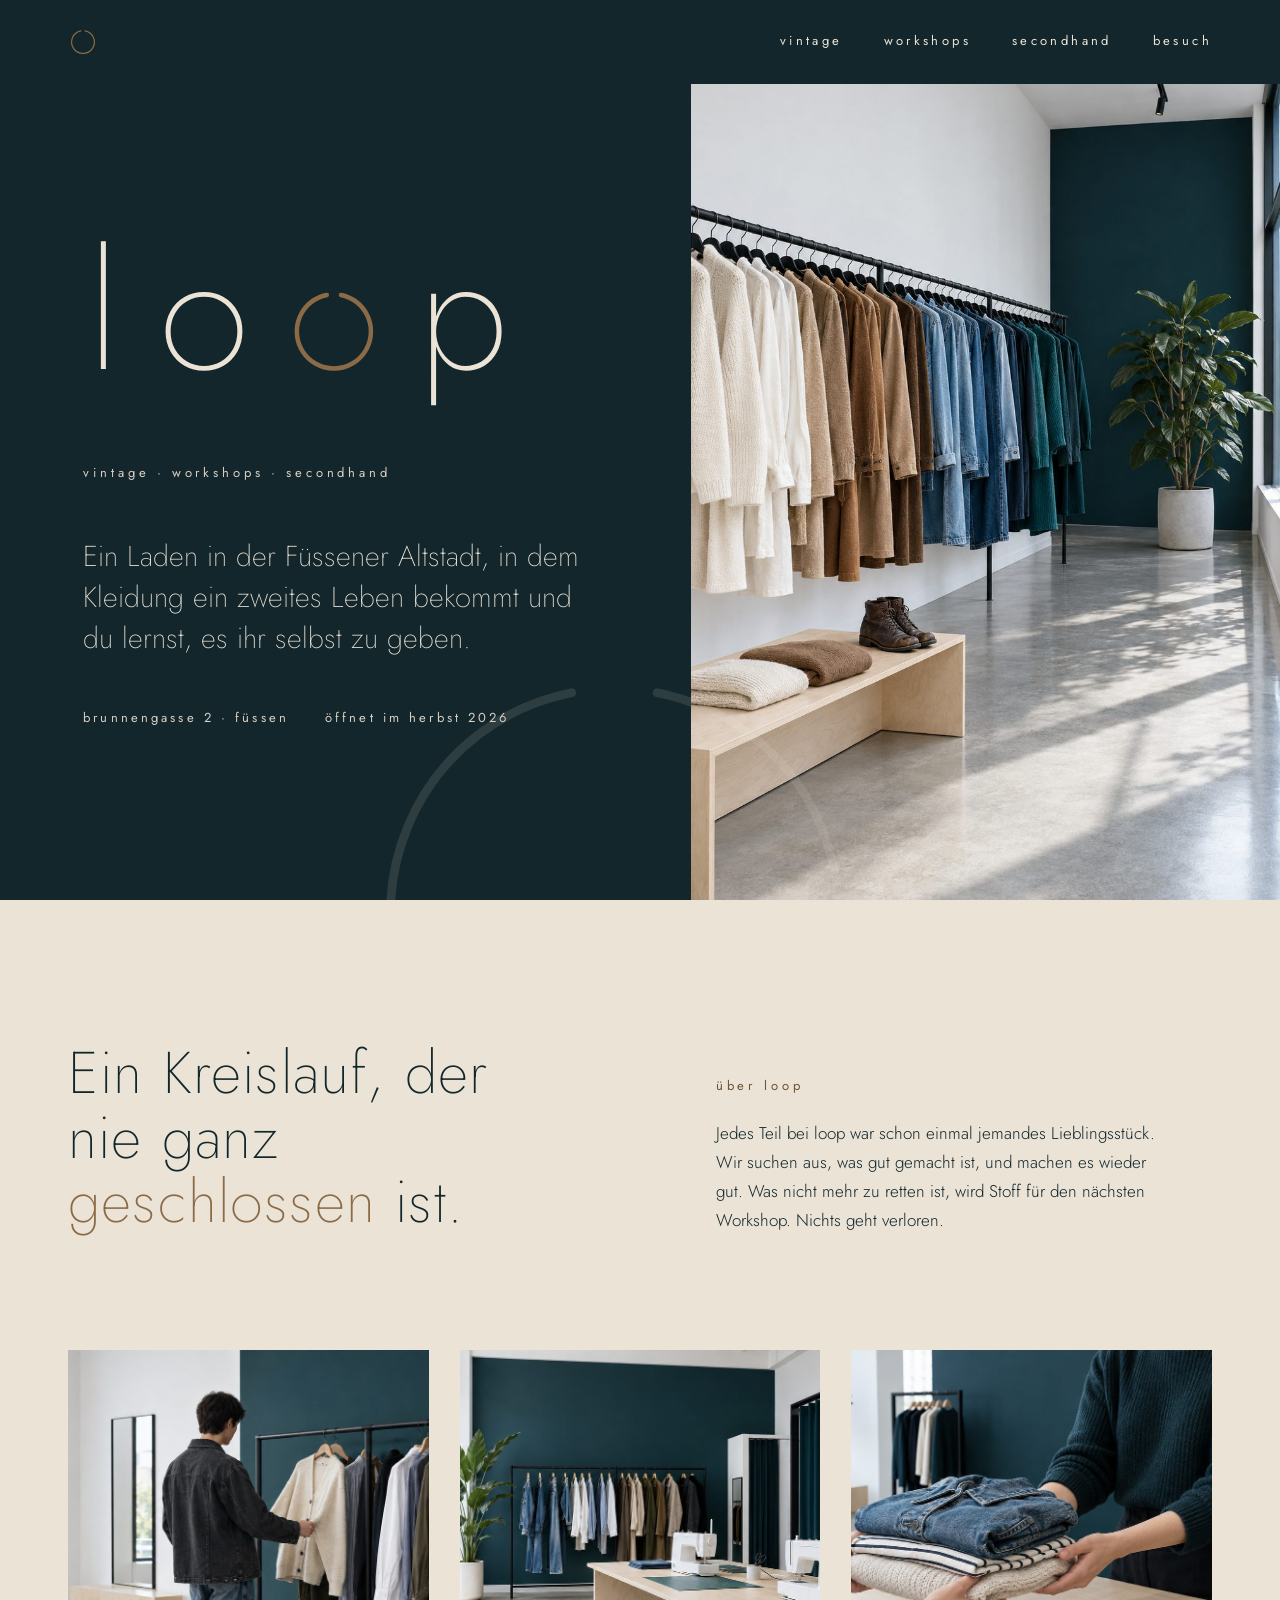
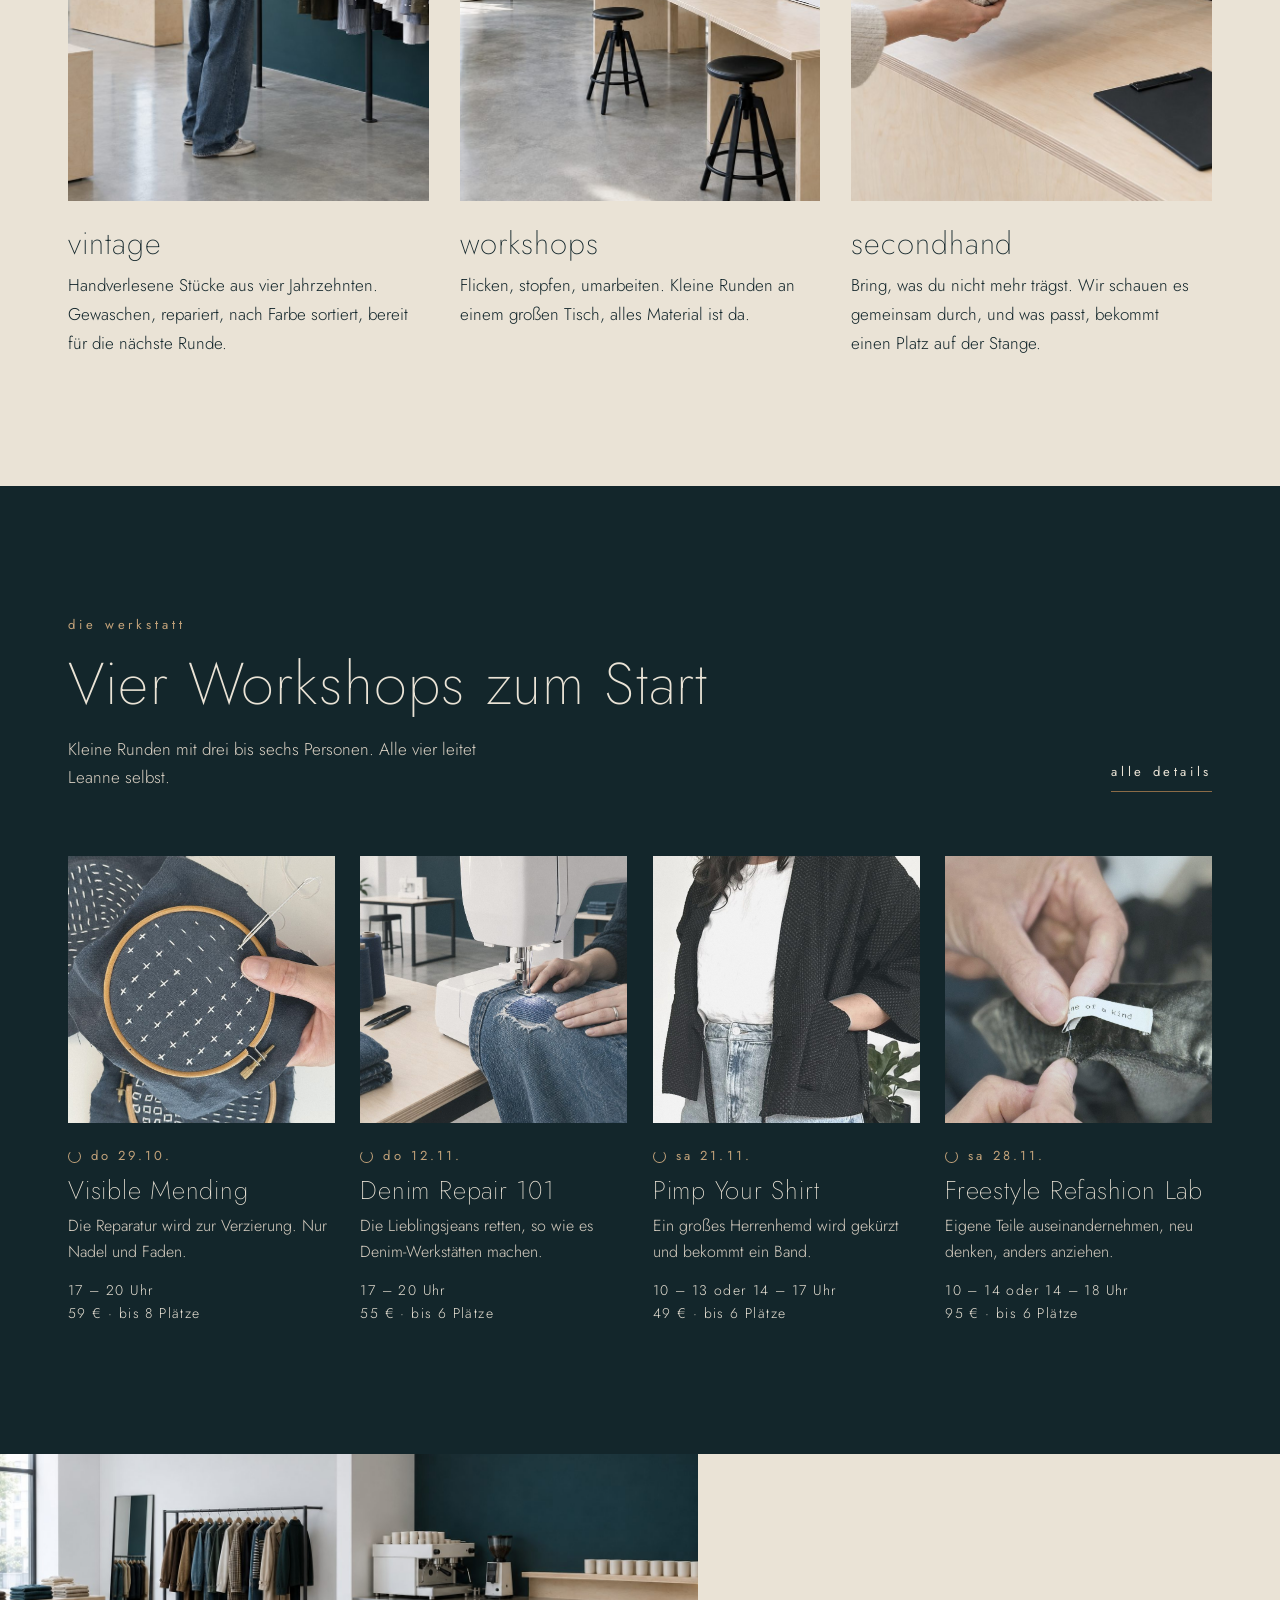
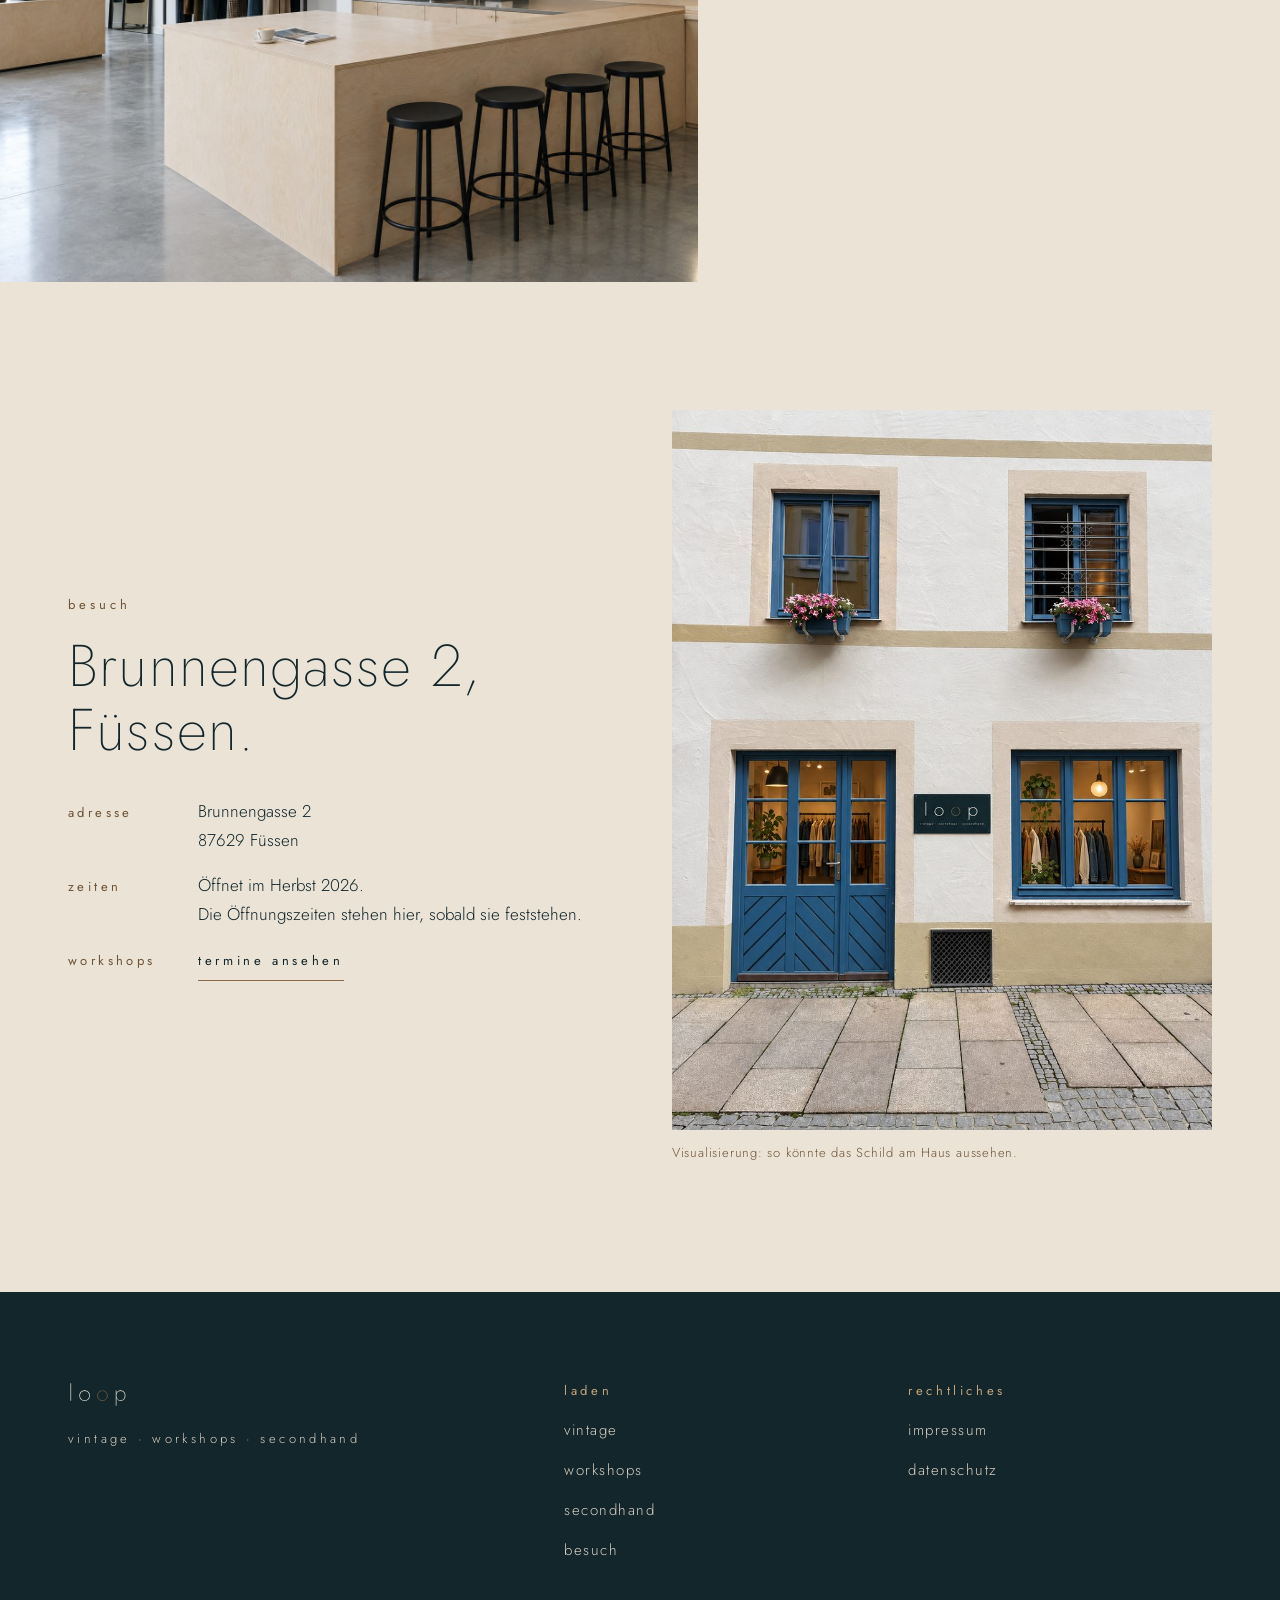
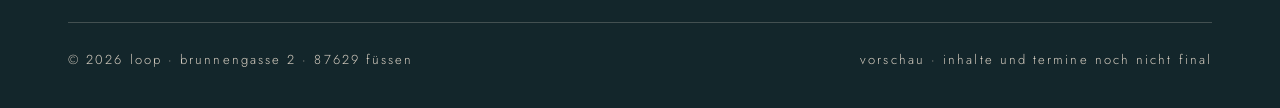
==== index.html @ 9ecd09c9 "First version of the loop website: home, workshops, legal stubs Static pages in brand v2 (midnight t" ====
<!doctype html>
<html lang="de">
<head>
<meta charset="utf-8">
<meta name="viewport" content="width=device-width, initial-scale=1">
<title>loop · vintage · workshops · secondhand · Füssen</title>
<meta name="description" content="loop ist ein Vintage-Laden mit Werkstatt in der Füssener Altstadt: handverlesene Kleidung, Workshops zum Flicken und Umarbeiten, Secondhand-Annahme.">
<meta name="robots" content="noindex, nofollow">
<meta name="theme-color" content="#13262B">
<meta property="og:title" content="loop · vintage · workshops · secondhand · Füssen"><meta property="og:description" content="loop ist ein Vintage-Laden mit Werkstatt in der Füssener Altstadt: handverlesene Kleidung, Workshops zum Flicken und Umarbeiten, Secondhand-Annahme."><meta property="og:type" content="website"><meta property="og:image" content="img/hero.jpg">
<link rel="icon" href="img/favicon.svg" type="image/svg+xml">
<!-- Jost from Bunny Fonts (EU, no tracking) instead of Google Fonts: German courts have ruled against the Google embed without consent -->
<link rel="preconnect" href="https://fonts.bunny.net">
<link href="https://fonts.bunny.net/css?family=jost:200,300,400&display=swap" rel="stylesheet">
<link rel="stylesheet" href="css/style.css">
<script>document.documentElement.classList.add('js')</script>
</head>
<body>
<a class="skip" href="#inhalt">zum inhalt</a>
<header class="nav" id="nav"><div class="wrap">
  <a class="home" href="index.html"><img class="ring" src="img/ring_kraft.svg" alt="loop, zur Startseite" width="30" height="30"></a>
  <nav aria-label="Hauptnavigation"><ul id="menu"><li><a href="index.html#vintage">vintage</a></li><li><a href="workshops.html">workshops</a></li><li><a href="index.html#secondhand">secondhand</a></li><li><a href="index.html#besuch">besuch</a></li></ul></nav>
  <button class="burger" type="button" aria-expanded="false" aria-controls="menu">menü</button>
</div></header>

<main id="inhalt">
<section class="hero">
  <div class="left"><div class="inner">
    <h1><img src="img/wordmark_ivory.svg" alt="loop" width="430" height="205"></h1>
    <div class="eyebrow dots">vintage<span>·</span>workshops<span>·</span>secondhand</div>
    <p class="lead">Ein Laden in der Füssener Altstadt, in dem Kleidung ein zweites Leben bekommt und du lernst, es ihr selbst zu geben.</p>
    <div class="meta"><span>brunnengasse 2 · füssen</span><span>öffnet im herbst 2026</span></div>
  </div>
  <svg class="bigring" viewBox="0 0 200 200" aria-hidden="true"><path d="M114.5,25.4 A76.0,76.0 0 1 1 85.5,25.4" fill="none" stroke="#EAE3D6" stroke-width="3" stroke-linecap="round"/></svg></div>
  <div class="right"><img src="img/hero.jpg" alt="Heller Laden mit einer langen schwarzen Kleiderstange, die Teile nach Farben sortiert, hinten eine dunkelgrüne Wand" width="933" height="1400" fetchpriority="high"></div>
</section>

<section class="state"><div class="wrap"><div class="grid">
  <h2 class="rv">Ein Kreislauf, der nie ganz <em>geschlossen</em> ist.</h2>
  <div class="rv"><span class="eyebrow">über loop</span><p>Jedes Teil bei loop war schon einmal jemandes Lieblingsstück. Wir suchen aus, was gut gemacht ist, und machen es wieder gut. Was nicht mehr zu retten ist, wird Stoff für den nächsten Workshop. Nichts geht verloren.</p></div>
</div></div></section>

<section class="wrap three" aria-label="Was es bei loop gibt">
  <a class="rv" id="vintage" href="#besuch"><figure><img src="img/vintage.jpg" alt="Jemand in schwarzer Arbeitsjacke zieht eine helle Strickjacke von der Kleiderstange" loading="lazy" width="1400" height="933"></figure><h3>vintage</h3><p>Handverlesene Stücke aus vier Jahrzehnten. Gewaschen, repariert, nach Farbe sortiert, bereit für die nächste Runde.</p></a>
  <a class="rv" href="workshops.html"><figure><img src="img/werkstatt.jpg" alt="Werkstattbereich mit langem Birkenholztisch und zwei weißen Nähmaschinen" loading="lazy" width="1400" height="933"></figure><h3>workshops</h3><p>Flicken, stopfen, umarbeiten. Kleine Runden an einem großen Tisch, alles Material ist da.</p></a>
  <a class="rv" id="secondhand" href="#besuch"><figure><img src="img/secondhand.jpg" alt="Ein Stapel gefalteter Kleidung wird über die Theke gereicht" loading="lazy" width="1400" height="933"></figure><h3>secondhand</h3><p>Bring, was du nicht mehr trägst. Wir schauen es gemeinsam durch, und was passt, bekommt einen Platz auf der Stange.</p></a>
</section>

<section class="work on-teal" id="workshops"><div class="wrap">
  <div class="head"><div><span class="eyebrow">die werkstatt</span><h2 style="margin-top:16px">Vier Workshops zum Start</h2><p>Kleine Runden mit drei bis sechs Personen. Alle vier leitet Leanne selbst.</p></div><a class="more" href="workshops.html">alle details</a></div>
  <div class="cards">
    <a class="card rv" href="workshops.html#visible-mending">
      <figure><img src="img/ws_visible.jpg" alt="Hände sticken ein weißes Sashiko-Muster in einen Stickrahmen" loading="lazy" width="800" height="800"></figure>
      <div class="date">do 29.10.</div>
      <h3>Visible Mending</h3><p>Die Reparatur wird zur Verzierung. Nur Nadel und Faden.</p><div class="fact">17 – 20 Uhr<br>59 € · bis 8 Plätze</div>
    </a>
    <a class="card rv" href="workshops.html#denim-repair">
      <figure><img src="img/ws_denim.jpg" alt="Eine weiße Nähmaschine stopft das Knie einer Jeans" loading="lazy" width="800" height="800"></figure>
      <div class="date">do 12.11.</div>
      <h3>Denim Repair 101</h3><p>Die Lieblingsjeans retten, so wie es Denim-Werkstätten machen.</p><div class="fact">17 – 20 Uhr<br>55 € · bis 6 Plätze</div>
    </a>
    <a class="card rv" href="workshops.html#pimp-your-shirt">
      <figure><img src="img/ws_shirt.jpg" alt="Eine kurze schwarze Kimono-Jacke, offen getragen über weißem T-Shirt und Jeans" loading="lazy" width="800" height="800"></figure>
      <div class="date">sa 21.11.</div>
      <h3>Pimp Your Shirt</h3><p>Ein großes Herrenhemd wird gekürzt und bekommt ein Band.</p><div class="fact">10 – 13 oder 14 – 17 Uhr<br>49 € · bis 6 Plätze</div>
    </a>
    <a class="card rv" href="workshops.html#refashion-lab">
      <figure><img src="img/ws_refashion.jpg" alt="Hände nähen ein kleines gewebtes Etikett in ein dunkles Samtteil" loading="lazy" width="800" height="800"></figure>
      <div class="date">sa 28.11.</div>
      <h3>Freestyle Refashion Lab</h3><p>Eigene Teile auseinandernehmen, neu denken, anders anziehen.</p><div class="fact">10 – 14 oder 14 – 18 Uhr<br>95 € · bis 6 Plätze</div>
    </a>
  </div>
</div></section>

<section class="band">
  <figure><img src="img/cafe.jpg" alt="L-förmige Kaffeebar aus hellem Birkenholz mit vier schwarzen Hockern, dahinter eine Kleiderstange" loading="lazy" width="1536" height="1024"></figure>
  <div class="txt rv"><span class="eyebrow">kaffee</span><h2>Bleib noch<br>auf einen Kaffee.</h2><p>Vorne ein Sofa, Bücher und eine kleine Bar. Wer nur vorbeiläuft, bekommt seinen Kaffee durchs Fenster.</p></div>
</section>

<section class="visit wrap" id="besuch">
  <div class="rv"><span class="eyebrow">besuch</span><h2>Brunnengasse 2,<br>Füssen.</h2>
    <dl><dt>adresse</dt><dd>Brunnengasse 2<br>87629 Füssen</dd><dt>zeiten</dt><dd>Öffnet im Herbst 2026.<br>Die Öffnungszeiten stehen hier, sobald sie feststehen.</dd><dt>workshops</dt><dd><a class="more" href="workshops.html" style="padding-top:0;min-height:0">termine ansehen</a></dd></dl></div>
  <figure class="rv"><img src="img/fassade.jpg" alt="Das Haus in der Brunnengasse 2 mit dem kleinen loop-Schild neben der Tür" loading="lazy" width="867" height="1300"><figcaption>Visualisierung: so könnte das Schild am Haus aussehen.</figcaption></figure>
</section>
</main>
<footer><div class="wrap">
  <div class="top">
    <div><img src="img/wordmark_ivory.svg" alt="loop" width="59" height="28"><div class="dots" style="letter-spacing:.26em;font-size:.8125rem">vintage<span>·</span>workshops<span>·</span>secondhand</div></div>
    <div class="col"><div class="h">laden</div><a href="index.html#vintage">vintage</a><a href="workshops.html">workshops</a><a href="index.html#secondhand">secondhand</a><a href="index.html#besuch">besuch</a></div>
    <div class="col"><div class="h">rechtliches</div><a href="impressum.html">impressum</a><a href="datenschutz.html">datenschutz</a></div>
  </div>
  <small><span>© 2026 loop · brunnengasse 2 · 87629 füssen</span><span>vorschau · inhalte und termine noch nicht final</span></small>
</div></footer>
<script src="js/main.js" defer></script>
</body>
</html>
---- css/style.css ----
/* loop · brand v2: midnight teal, kraft, ivory. Jost 200/300/400. The open ring is the one signature. */
:root {
  --teal:#13262B; --kraft:#8B6B47; --ivory:#EAE3D6;
  /* kraft tints for small text: plain kraft is only 3.8:1 on ivory and 3.2:1 on teal */
  --kraft-ink:#6F5436;   /* 5.5:1 on ivory */
  --kraft-lit:#C2A27A;   /* 6.5:1 on teal  */
  --mush:#D8CFC2;        /* 10.2:1 on teal */
  --line:rgba(19,38,43,.18); --line-i:rgba(234,227,214,.22);
  --gut:clamp(20px, 4vw, 48px); --max:1240px;
  --ease:cubic-bezier(.2,.7,.2,1);
}
* { box-sizing:border-box; margin:0; padding:0; }
html { scroll-behavior:smooth; -webkit-text-size-adjust:100%; }
body { font-family:'Jost', system-ui, -apple-system, 'Segoe UI', sans-serif; font-weight:300; font-size:1.0625rem; line-height:1.7; color:var(--teal); background:var(--ivory); -webkit-font-smoothing:antialiased; text-rendering:optimizeLegibility; }
img { display:block; max-width:100%; height:auto; }
a { color:inherit; text-decoration:none; }
a:focus-visible, button:focus-visible { outline:2px solid currentColor; outline-offset:4px; border-radius:2px; }
.wrap { max-width:var(--max); margin:0 auto; padding:0 var(--gut); }
.skip { position:absolute; left:-999px; top:0; background:var(--ivory); color:var(--teal); padding:12px 18px; z-index:100; }
.skip:focus { left:12px; top:12px; }

h1, h2, h3 { font-weight:200; line-height:1.1; letter-spacing:.02em; }
h2 { font-size:clamp(2.1rem, 4.6vw, 3.9rem); }
h3 { font-size:clamp(1.55rem, 2.4vw, 2rem); letter-spacing:.03em; }
.eyebrow { font-size:.8125rem; font-weight:400; letter-spacing:.3em; text-transform:lowercase; color:var(--kraft-ink); display:block; }
.on-teal .eyebrow, .eyebrow.lit { color:var(--kraft-lit); }
.dots span { padding:0 .55em; }
.more { display:inline-block; font-size:.8125rem; font-weight:400; letter-spacing:.28em; text-transform:lowercase; padding:14px 0 8px; border-bottom:1px solid var(--kraft); min-height:44px; transition:border-color .25s var(--ease), letter-spacing .4s var(--ease); }
.more:hover { border-color:currentColor; letter-spacing:.32em; }

/* nav */
.nav { position:relative; z-index:20; color:var(--ivory); background:var(--teal); }
.nav.dark { color:var(--teal); background:none; border-bottom:1px solid var(--line); }
.nav .wrap { display:flex; align-items:center; justify-content:space-between; height:84px; }
.nav .home { display:flex; align-items:center; min-height:44px; min-width:44px; }
.nav .home img { height:24px; width:auto; }
.nav .home .ring { height:30px; }
.nav ul { display:flex; gap:clamp(20px, 3.2vw, 44px); list-style:none; }
.nav li a { display:inline-flex; align-items:center; min-height:44px; font-size:.8125rem; font-weight:400; letter-spacing:.26em; text-transform:lowercase; border-bottom:1px solid transparent; transition:border-color .25s var(--ease); }
.nav li a:hover, .nav li a[aria-current] { border-color:var(--kraft); }
.burger { display:none; background:none; border:0; color:inherit; font:inherit; font-size:.8125rem; font-weight:400; letter-spacing:.26em; min-height:44px; padding:0 0 0 16px; cursor:pointer; }

/* hero */
.hero { display:grid; grid-template-columns:minmax(0, 54fr) minmax(0, 46fr); min-height:min(calc(100svh - 84px), 816px); background:var(--teal); color:var(--ivory); position:relative; overflow:hidden; }
.hero .left { display:flex; align-items:center; padding:72px var(--gut) 110px; position:relative; }
.hero .inner { width:100%; max-width:560px; margin-left:auto; padding-right:clamp(0px, 4vw, 56px); position:relative; z-index:2; }
.hero h1 { font-size:0; line-height:0; }
.hero h1 img { width:min(100%, 430px); margin-bottom:40px; }
.hero .eyebrow { color:var(--mush); }
.hero .lead { font-weight:200; font-size:clamp(1.35rem, 2.3vw, 1.8rem); line-height:1.42; margin-top:52px; max-width:22em; }
.hero .meta { margin-top:48px; display:flex; flex-wrap:wrap; gap:10px 36px; font-size:.8125rem; font-weight:400; letter-spacing:.24em; text-transform:lowercase; color:var(--mush); }
.hero .right { position:relative; min-height:420px; }
.hero .right img { position:absolute; inset:0; width:100%; height:100%; object-fit:cover; }
.hero .bigring { position:absolute; right:-17vw; bottom:-24vw; width:46vw; max-width:720px; opacity:.12; pointer-events:none; z-index:1; }
.hero .bigring path { stroke-dasharray:450; stroke-dashoffset:450; animation:draw 2.4s .3s var(--ease) forwards; }
@keyframes draw { to { stroke-dashoffset:0; } }

/* statement */
.state { padding:clamp(80px, 11vw, 150px) 0 clamp(64px, 9vw, 120px); }
.state .grid { display:grid; grid-template-columns:1.15fr 1fr; gap:clamp(36px, 6vw, 90px); align-items:end; }
.state h2 { max-width:14ch; }
.state h2 em { font-style:normal; color:var(--kraft); }
.state p { max-width:46ch; margin-top:22px; }

/* three words */
.three { display:grid; grid-template-columns:repeat(3, 1fr); gap:clamp(20px, 2.4vw, 32px); padding-bottom:clamp(80px, 10vw, 140px); }
.three a { display:block; }
.three figure { overflow:hidden; aspect-ratio:4/5; background:var(--mush); }
.three img { width:100%; height:100%; object-fit:cover; transition:transform 1.1s var(--ease); }
.three a:hover img { transform:scale(1.035); }
.three h3 { margin-top:26px; }
.three p { margin-top:10px; max-width:34ch; }

/* workshops */
.work { background:var(--teal); color:var(--ivory); padding:clamp(80px, 10vw, 140px) 0; }
.work .head { display:flex; justify-content:space-between; align-items:flex-end; gap:24px; flex-wrap:wrap; margin-bottom:clamp(36px, 5vw, 64px); }
.work .head p { color:var(--mush); max-width:44ch; margin-top:18px; }
.cards { display:grid; grid-template-columns:repeat(4, 1fr); gap:clamp(16px, 2vw, 28px); }
.card figure { aspect-ratio:1/1; overflow:hidden; background:#0d1c20; }
.card img { width:100%; height:100%; object-fit:cover; transition:transform 1.1s var(--ease); }
.card:hover img { transform:scale(1.035); }
.card .date { margin-top:22px; font-size:.8125rem; font-weight:400; letter-spacing:.24em; text-transform:lowercase; color:var(--kraft-lit); display:flex; align-items:center; gap:10px; }
.card .date::before { content:""; width:11px; height:11px; border:1.5px solid var(--kraft-lit); border-radius:50%; border-top-color:transparent; transform:rotate(0deg); flex:none; }
.card h3 { margin-top:10px; font-size:1.6rem; }
.card p { color:var(--mush); font-size:1rem; line-height:1.6; margin-top:8px; }
.card .fact { margin-top:14px; font-size:.875rem; letter-spacing:.1em; line-height:1.7; color:var(--ivory); }

/* band: the café */
.band { display:grid; grid-template-columns:1.2fr 1fr; align-items:stretch; }
.band figure { min-height:420px; position:relative; }
.band figure img { position:absolute; inset:0; width:100%; height:100%; object-fit:cover; }
.band .txt { padding:clamp(56px, 8vw, 120px) var(--gut); display:flex; flex-direction:column; justify-content:center; border-top:1px solid var(--line); border-bottom:1px solid var(--line); }
.band .txt > * { max-width:40ch; margin-left:clamp(0px, 3vw, 48px); }
.band h2 { font-size:clamp(2rem, 3.6vw, 3.1rem); margin:18px 0 22px; }

/* visit */
.visit { display:grid; grid-template-columns:1fr 1.05fr; gap:clamp(40px, 7vw, 110px); align-items:center; padding-top:clamp(80px, 10vw, 140px); padding-bottom:clamp(80px, 10vw, 140px); }
.visit h2 { margin:18px 0 34px; }
.visit dl { display:grid; grid-template-columns:130px 1fr; row-gap:16px; }
.visit dt { font-size:.8125rem; font-weight:400; letter-spacing:.26em; text-transform:lowercase; color:var(--kraft-ink); padding-top:5px; }
.visit figure img { width:100%; aspect-ratio:3/4; object-fit:cover; }
.visit figcaption, .note { font-size:.8125rem; letter-spacing:.06em; color:var(--kraft-ink); margin-top:12px; }

/* workshops page */
.pagehead { padding:clamp(56px, 8vw, 110px) 0 clamp(40px, 5vw, 70px); }
.pagehead h1 { font-size:clamp(2.6rem, 6vw, 5rem); margin-top:18px; max-width:13ch; }
.pagehead p { max-width:50ch; margin-top:26px; }
.ws { display:grid; grid-template-columns:1fr 1fr; gap:clamp(28px, 5vw, 80px); align-items:center; padding:clamp(48px, 7vw, 96px) 0; border-top:1px solid var(--line); scroll-margin-top:24px; }
.ws:nth-of-type(even) figure { order:2; }
.ws figure img { width:100%; aspect-ratio:5/4; object-fit:cover; }
.ws h2 { font-size:clamp(2rem, 3.6vw, 3.1rem); margin:14px 0 6px; }
.ws .sub { color:var(--kraft-ink); letter-spacing:.06em; }
.ws p { margin-top:18px; max-width:48ch; }
.ws dl { display:grid; grid-template-columns:130px 1fr; row-gap:10px; margin-top:28px; padding-top:24px; border-top:1px solid var(--line); font-size:1rem; }
.ws dt { font-size:.8125rem; font-weight:400; letter-spacing:.24em; text-transform:lowercase; color:var(--kraft-ink); padding-top:4px; }
.signup { background:var(--teal); color:var(--ivory); padding:clamp(64px, 8vw, 110px) 0; }
.signup h2 { max-width:16ch; }
.signup p { color:var(--mush); max-width:48ch; margin-top:22px; }

/* plain text pages */
.plain { padding:clamp(56px, 8vw, 110px) 0 clamp(80px, 10vw, 140px); }
.plain h1 { font-size:clamp(2.4rem, 5vw, 4rem); margin:18px 0 30px; }
.plain p { max-width:60ch; margin-top:16px; }

/* footer */
footer { background:var(--teal); color:var(--mush); padding:clamp(56px, 7vw, 88px) 0 36px; }
footer .top { display:grid; grid-template-columns:1.5fr 1fr 1fr; gap:40px; padding-bottom:52px; border-bottom:1px solid var(--line-i); }
footer .top img { height:28px; width:auto; margin-bottom:20px; }
footer .h { font-size:.8125rem; font-weight:400; letter-spacing:.28em; text-transform:lowercase; color:var(--kraft-lit); margin-bottom:8px; }
footer .col a { display:flex; align-items:center; min-height:40px; font-size:.9375rem; letter-spacing:.1em; text-transform:lowercase; }
footer .col a:hover { color:var(--ivory); }
footer small { display:flex; justify-content:space-between; flex-wrap:wrap; gap:8px 24px; padding-top:26px; font-size:.8125rem; letter-spacing:.16em; text-transform:lowercase; }

/* reveal on scroll: only when motion is welcome and JS is running */
.js .rv { opacity:0; transform:translateY(18px); transition:opacity .9s var(--ease), transform .9s var(--ease); }
.js .rv.in { opacity:1; transform:none; }

@media (max-width:980px) {
  .cards { grid-template-columns:1fr 1fr; row-gap:44px; }
}
@media (max-width:860px) {
  .nav .wrap { height:68px; }
  .burger { display:inline-flex; align-items:center; }
  .nav ul { display:none; position:absolute; top:68px; left:0; right:0; flex-direction:column; gap:0; background:var(--teal); color:var(--ivory); padding:8px var(--gut) 24px; border-bottom:1px solid var(--line-i); }
  .nav.open ul { display:flex; }
  .nav li a { min-height:52px; width:100%; border-bottom:1px solid var(--line-i); }
  .hero { grid-template-columns:1fr; min-height:0; }
  .hero .left { padding:44px var(--gut) 60px; } .hero .inner { margin:0; padding:0; }
  .hero h1 img { width:min(78%, 300px); margin-bottom:30px; }
  .hero .lead { margin-top:36px; } .hero .meta { margin-top:34px; }
  .hero .right { aspect-ratio:4/5; min-height:0; } .hero .bigring { display:none; }
  .state .grid, .band, .visit, .ws { grid-template-columns:1fr; }
  .three { grid-template-columns:1fr; gap:48px; } .three figure { aspect-ratio:4/3; }
  .band figure { min-height:0; aspect-ratio:4/3; } .band .txt > * { margin-left:0; }
  .ws:nth-of-type(even) figure { order:0; }
  footer .top { grid-template-columns:1fr 1fr; } footer .top > div:first-child { grid-column:1/-1; }
}
@media (max-width:520px) {
  .cards { grid-template-columns:1fr; }
  .visit dl, .ws dl { grid-template-columns:1fr; row-gap:2px; } .visit dd, .ws dd { margin-bottom:12px; }
}
@media (prefers-reduced-motion:reduce) {
  html { scroll-behavior:auto; }
  .hero .bigring path { animation:none; stroke-dashoffset:0; }
  .js .rv { opacity:1; transform:none; transition:none; }
  .three img, .card img, .more { transition:none; }
  .three a:hover img, .card:hover img { transform:none; }
}
@media (prefers-contrast:more) {
  :root { --kraft-ink:#4E3A24; --kraft-lit:#E0C8A6; --mush:#EAE3D6; --line:rgba(19,38,43,.5); --line-i:rgba(234,227,214,.55); }
}
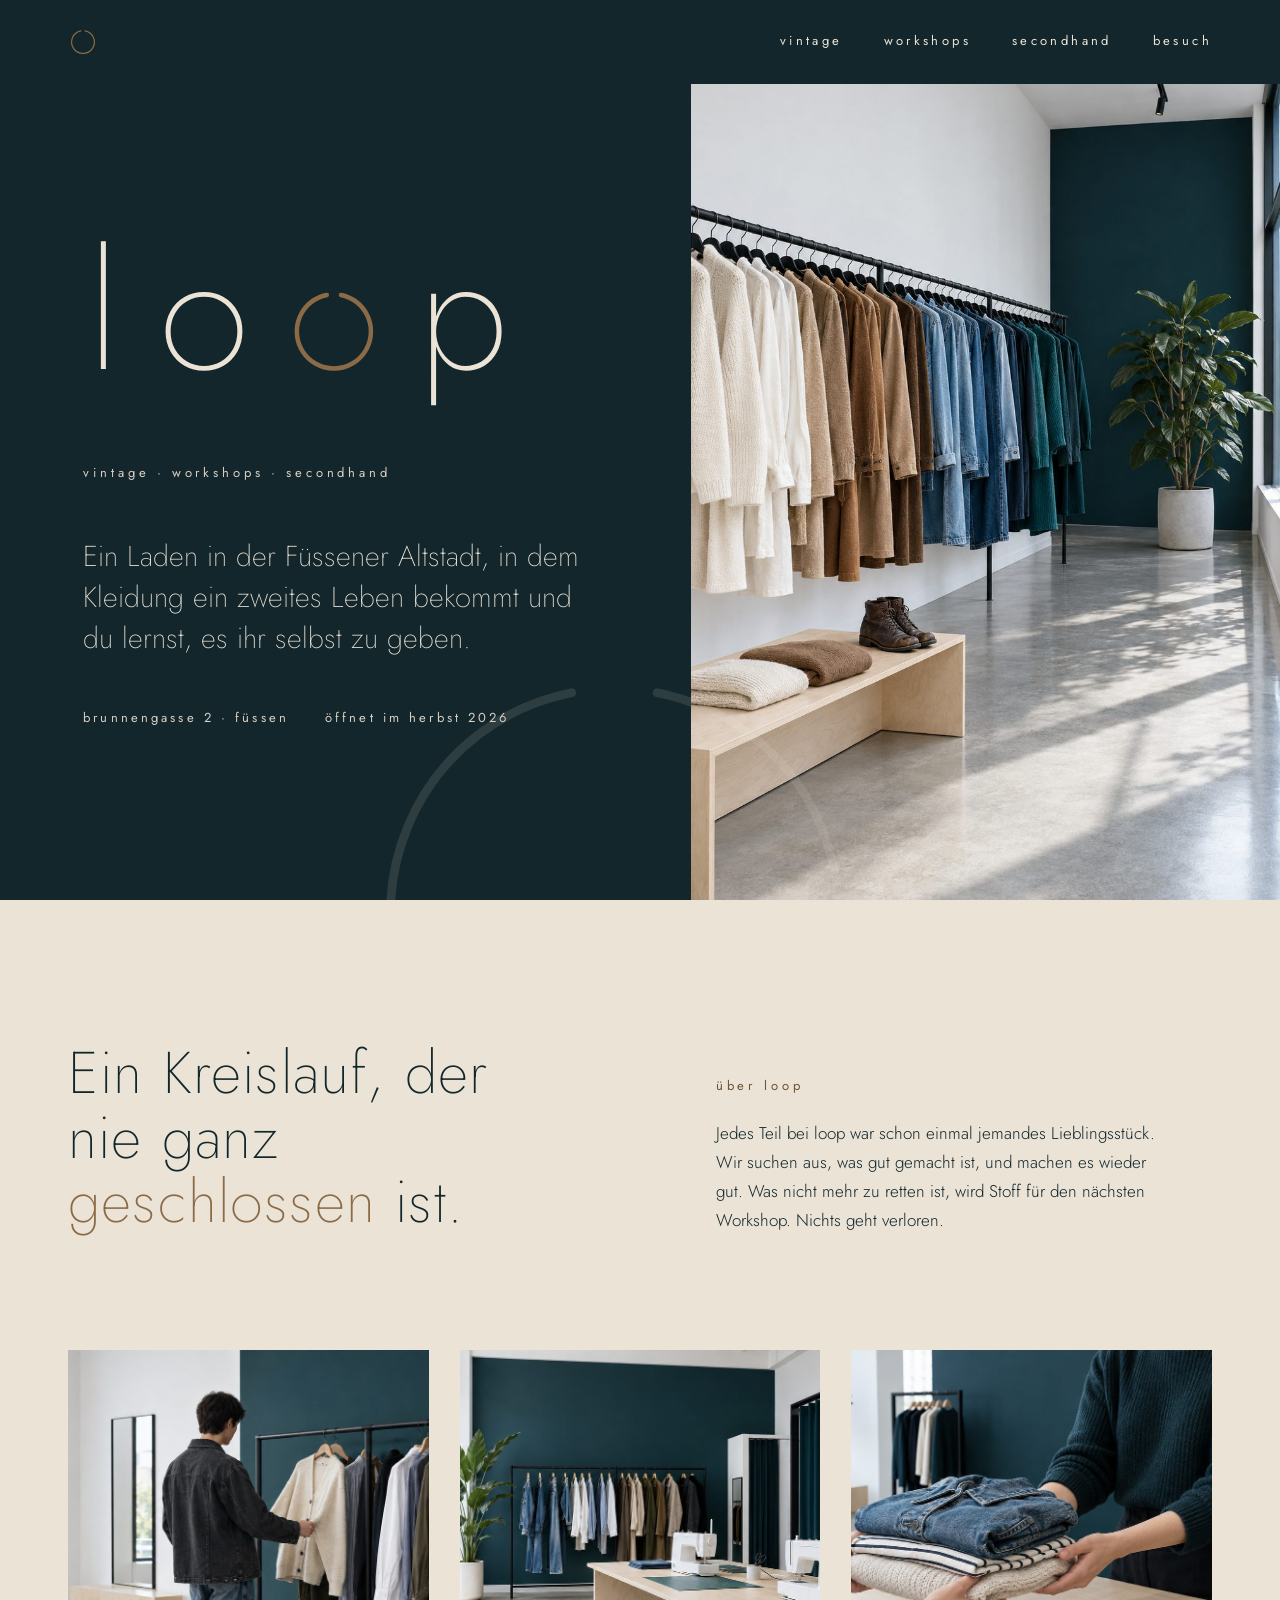
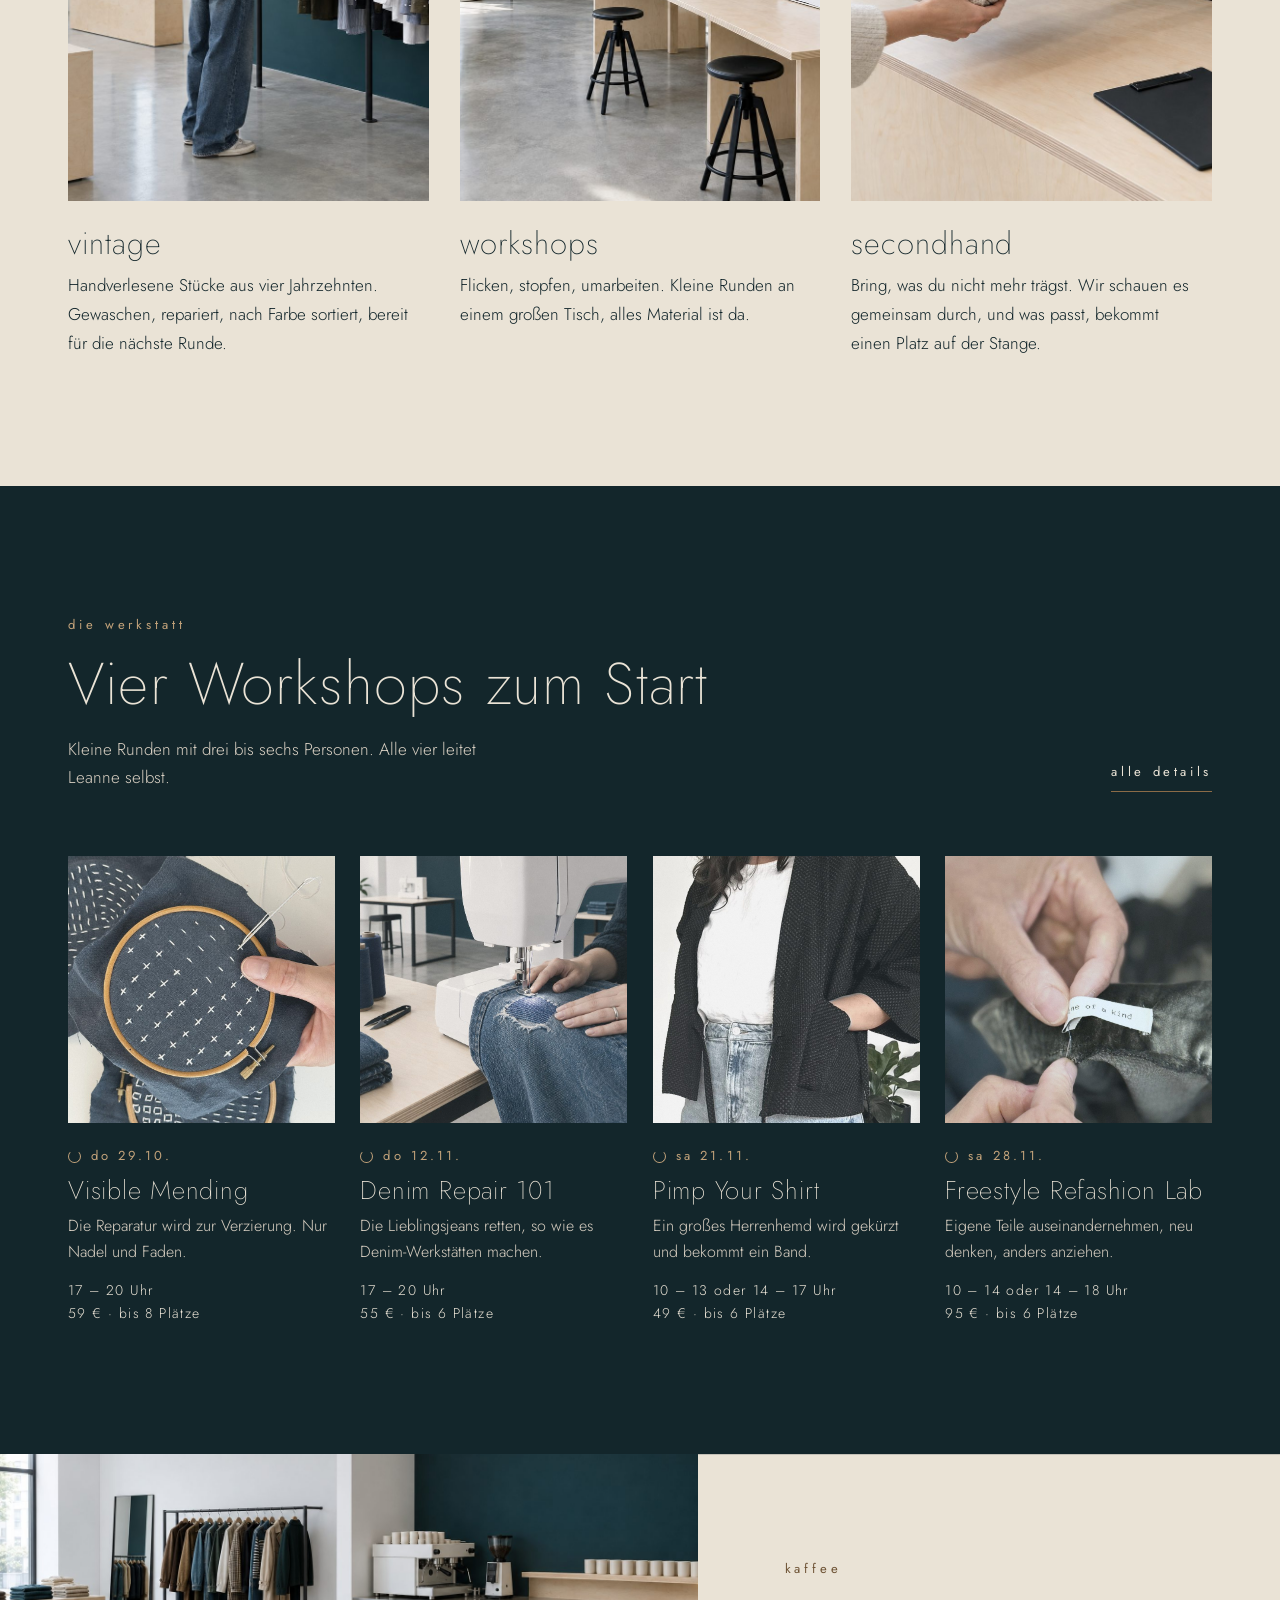
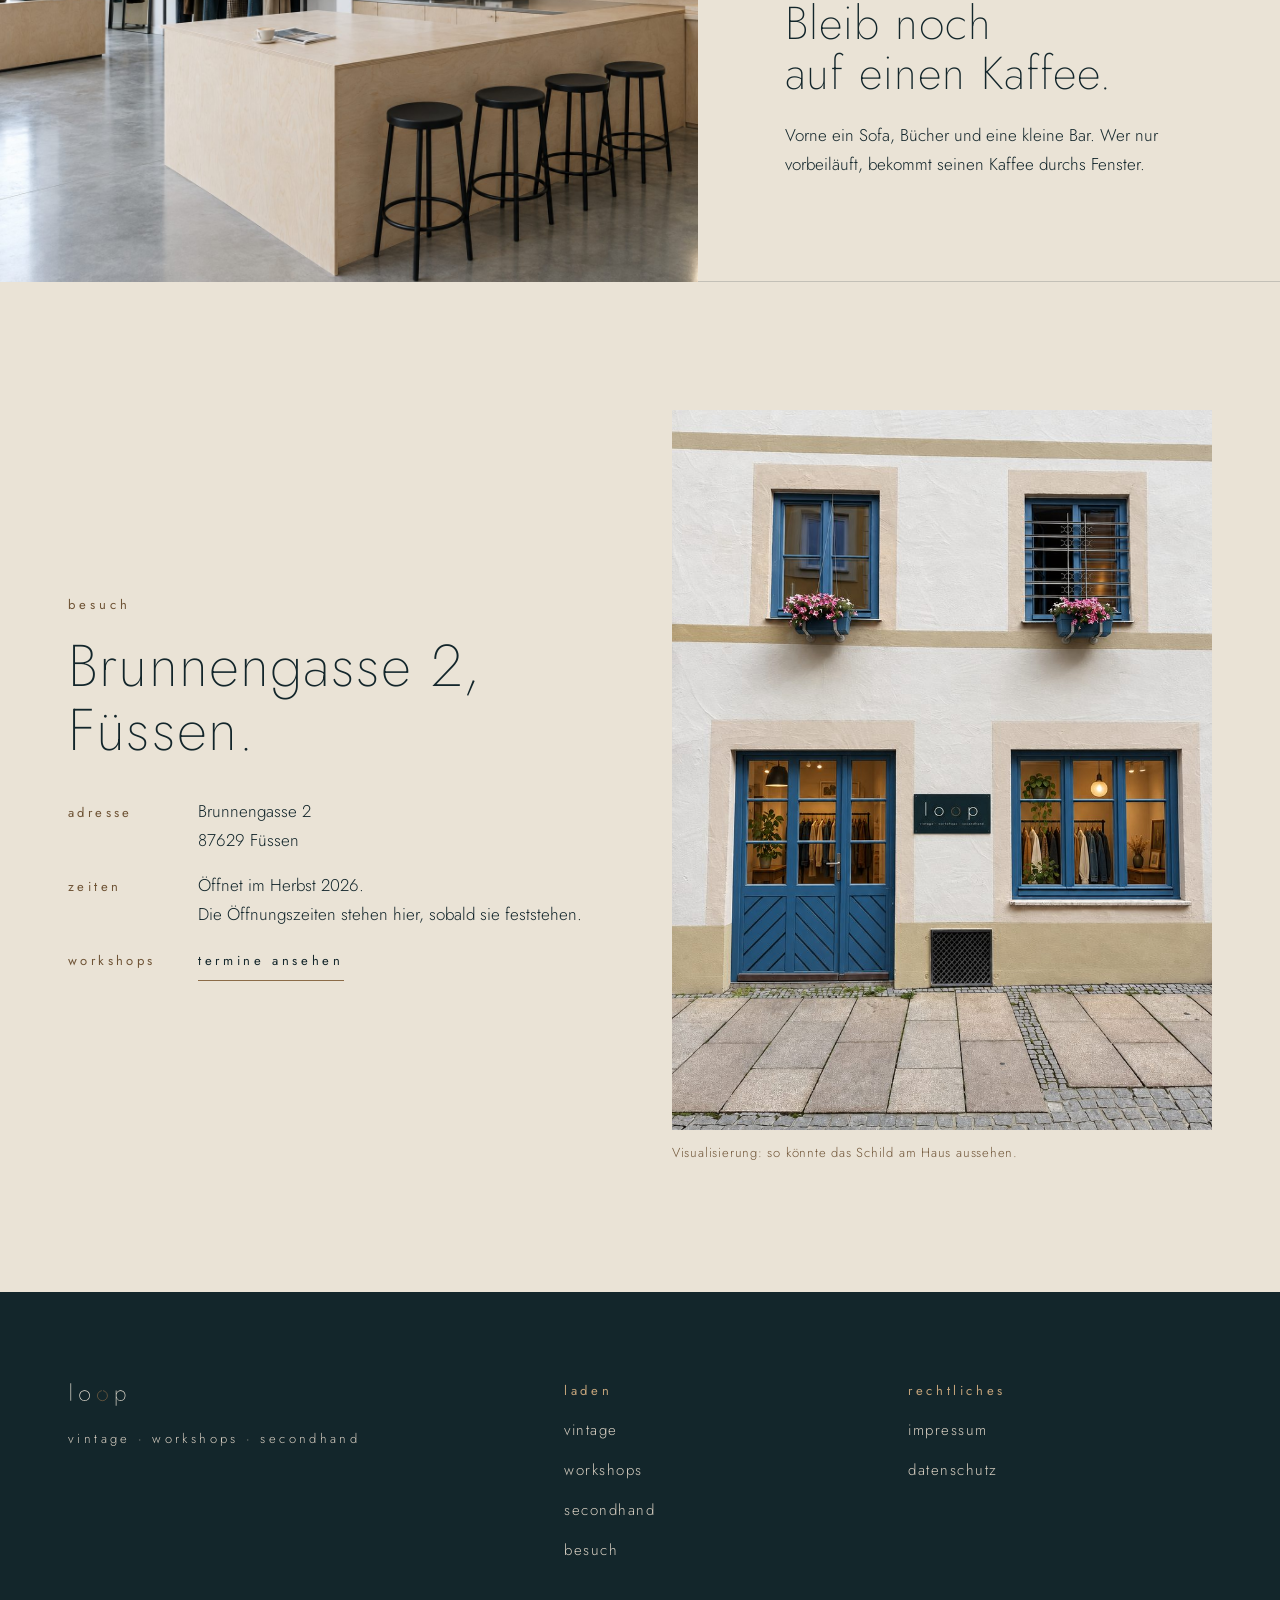
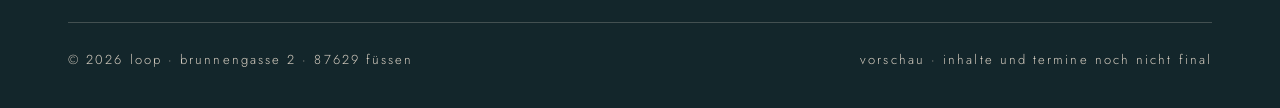
==== commit c295f4b2: "Home: tiles for vintage and secondhand are no longer links, no focus box after a tap on touch screen" ====
--- a/index.html
+++ b/index.html
@@ -41,9 +41,9 @@
 </div></div></section>
 
 <section class="wrap three" aria-label="Was es bei loop gibt">
-  <a class="rv" id="vintage" href="#besuch"><figure><img src="img/vintage.jpg" alt="Jemand in schwarzer Arbeitsjacke zieht eine helle Strickjacke von der Kleiderstange" loading="lazy" width="1400" height="933"></figure><h3>vintage</h3><p>Handverlesene Stücke aus vier Jahrzehnten. Gewaschen, repariert, nach Farbe sortiert, bereit für die nächste Runde.</p></a>
+  <div class="rv" id="vintage"><figure><img src="img/vintage.jpg" alt="Jemand in schwarzer Arbeitsjacke zieht eine helle Strickjacke von der Kleiderstange" loading="lazy" width="1400" height="933"></figure><h3>vintage</h3><p>Handverlesene Stücke aus vier Jahrzehnten. Gewaschen, repariert, nach Farbe sortiert, bereit für die nächste Runde.</p></div>
   <a class="rv" href="workshops.html"><figure><img src="img/werkstatt.jpg" alt="Werkstattbereich mit langem Birkenholztisch und zwei weißen Nähmaschinen" loading="lazy" width="1400" height="933"></figure><h3>workshops</h3><p>Flicken, stopfen, umarbeiten. Kleine Runden an einem großen Tisch, alles Material ist da.</p></a>
-  <a class="rv" id="secondhand" href="#besuch"><figure><img src="img/secondhand.jpg" alt="Ein Stapel gefalteter Kleidung wird über die Theke gereicht" loading="lazy" width="1400" height="933"></figure><h3>secondhand</h3><p>Bring, was du nicht mehr trägst. Wir schauen es gemeinsam durch, und was passt, bekommt einen Platz auf der Stange.</p></a>
+  <div class="rv" id="secondhand"><figure><img src="img/secondhand.jpg" alt="Ein Stapel gefalteter Kleidung wird über die Theke gereicht" loading="lazy" width="1400" height="933"></figure><h3>secondhand</h3><p>Bring, was du nicht mehr trägst. Wir schauen es gemeinsam durch, und was passt, bekommt einen Platz auf der Stange.</p></div>
 </section>
 
 <section class="work on-teal" id="workshops"><div class="wrap">
--- a/css/style.css
+++ b/css/style.css
@@ -13,8 +13,9 @@
 html { scroll-behavior:smooth; -webkit-text-size-adjust:100%; }
 body { font-family:'Jost', system-ui, -apple-system, 'Segoe UI', sans-serif; font-weight:300; font-size:1.0625rem; line-height:1.7; color:var(--teal); background:var(--ivory); -webkit-font-smoothing:antialiased; text-rendering:optimizeLegibility; }
 img { display:block; max-width:100%; height:auto; }
-a { color:inherit; text-decoration:none; }
-a:focus-visible, button:focus-visible { outline:2px solid currentColor; outline-offset:4px; border-radius:2px; }
+a { color:inherit; text-decoration:none; -webkit-tap-highlight-color:transparent; }
+a:focus-visible, button:focus-visible { outline:1.5px solid var(--kraft); outline-offset:4px; border-radius:2px; }
+@media (hover:none) { a:focus-visible { outline:none; } }   /* touch screens: no focus box after a tap, keyboards keep it */
 .wrap { max-width:var(--max); margin:0 auto; padding:0 var(--gut); }
 .skip { position:absolute; left:-999px; top:0; background:var(--ivory); color:var(--teal); padding:12px 18px; z-index:100; }
 .skip:focus { left:12px; top:12px; }
@@ -65,6 +66,7 @@
 /* three words */
 .three { display:grid; grid-template-columns:repeat(3, 1fr); gap:clamp(20px, 2.4vw, 32px); padding-bottom:clamp(80px, 10vw, 140px); }
 .three a { display:block; }
+.three > * { scroll-margin-top:24px; }
 .three figure { overflow:hidden; aspect-ratio:4/5; background:var(--mush); }
 .three img { width:100%; height:100%; object-fit:cover; transition:transform 1.1s var(--ease); }
 .three a:hover img { transform:scale(1.035); }
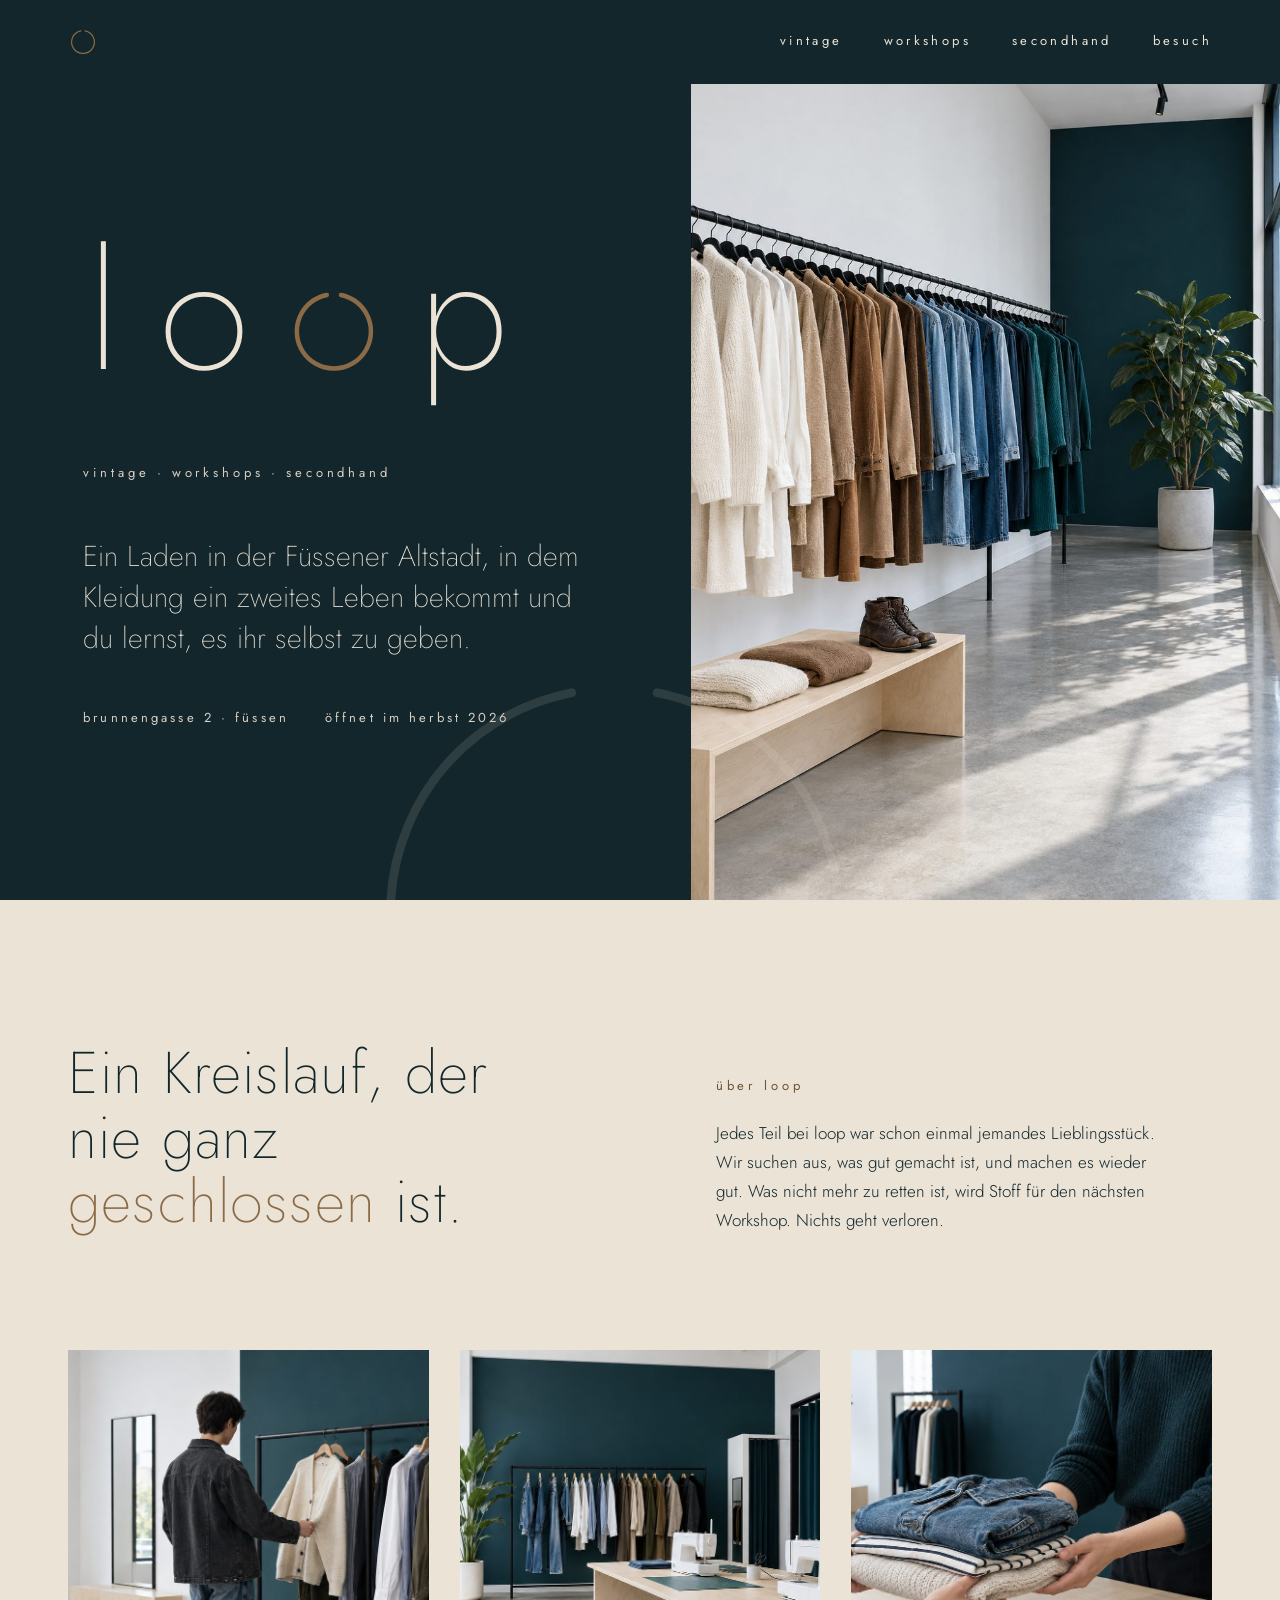
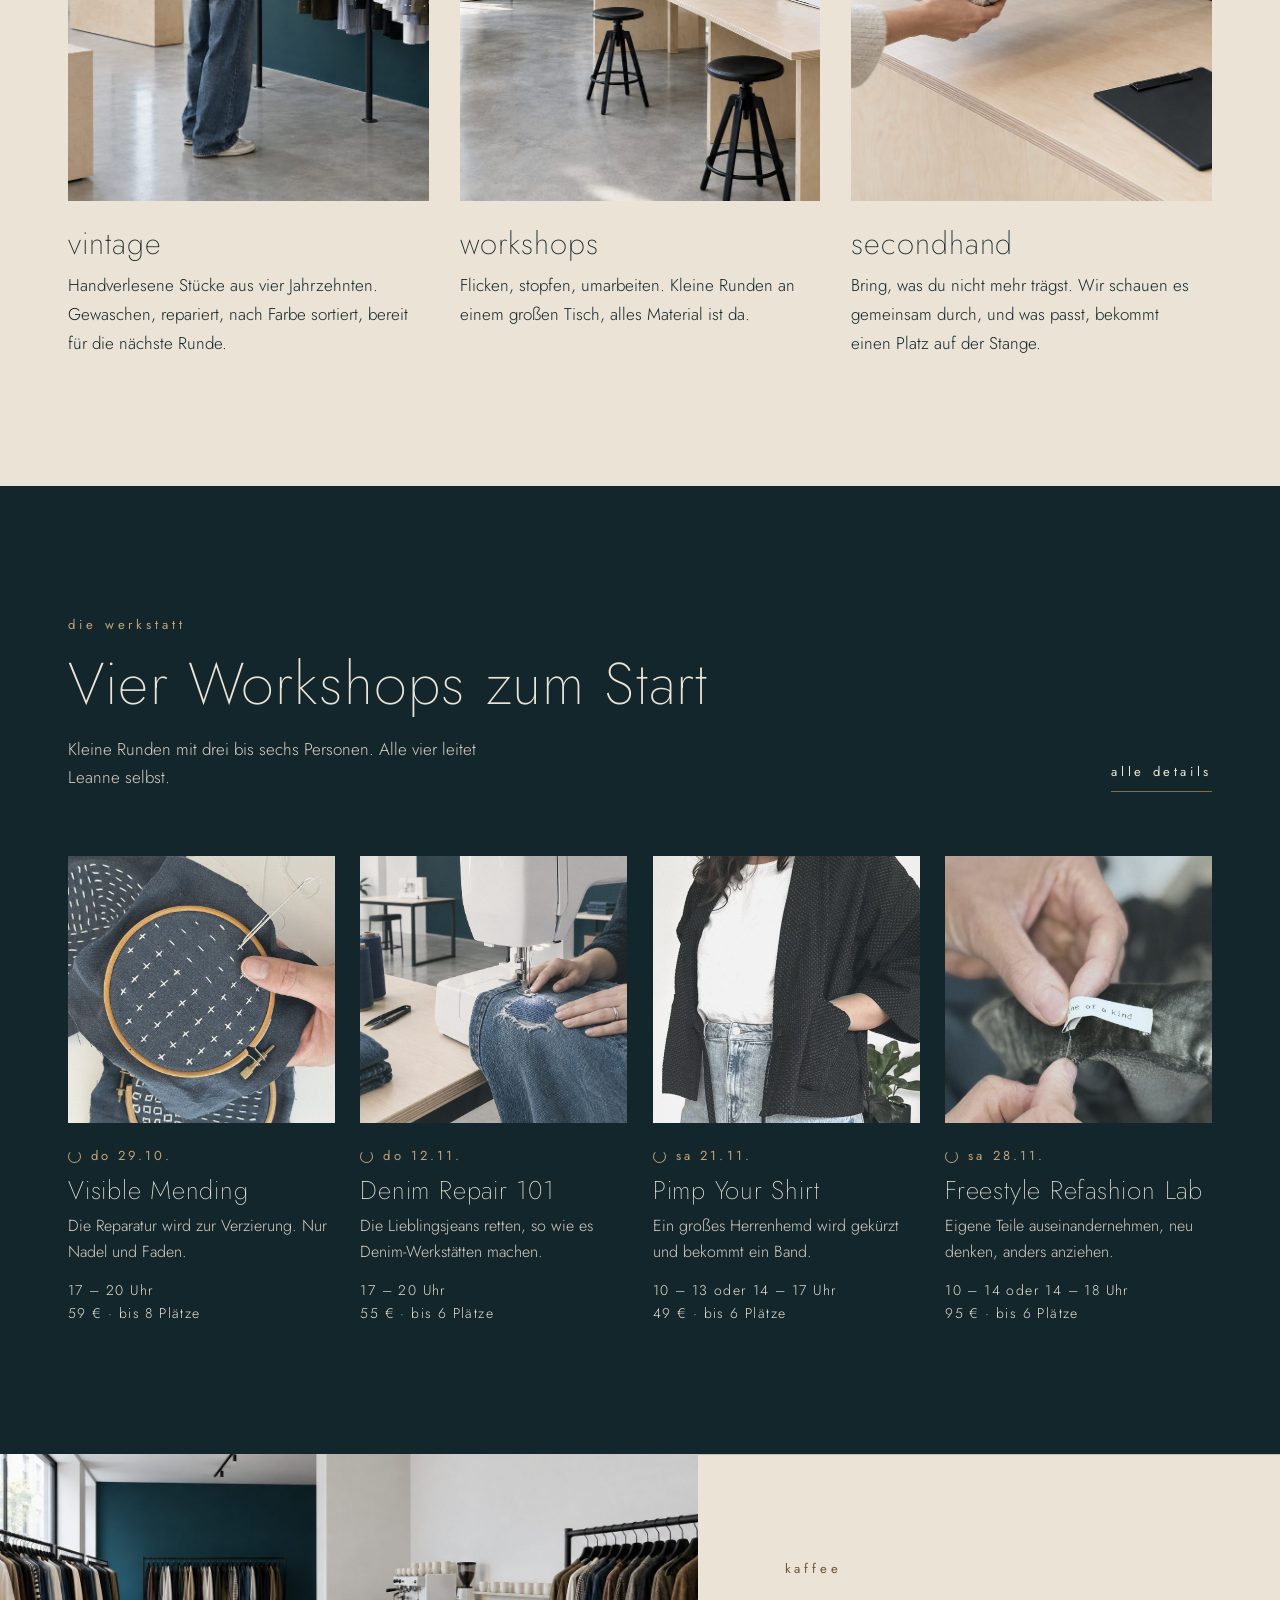
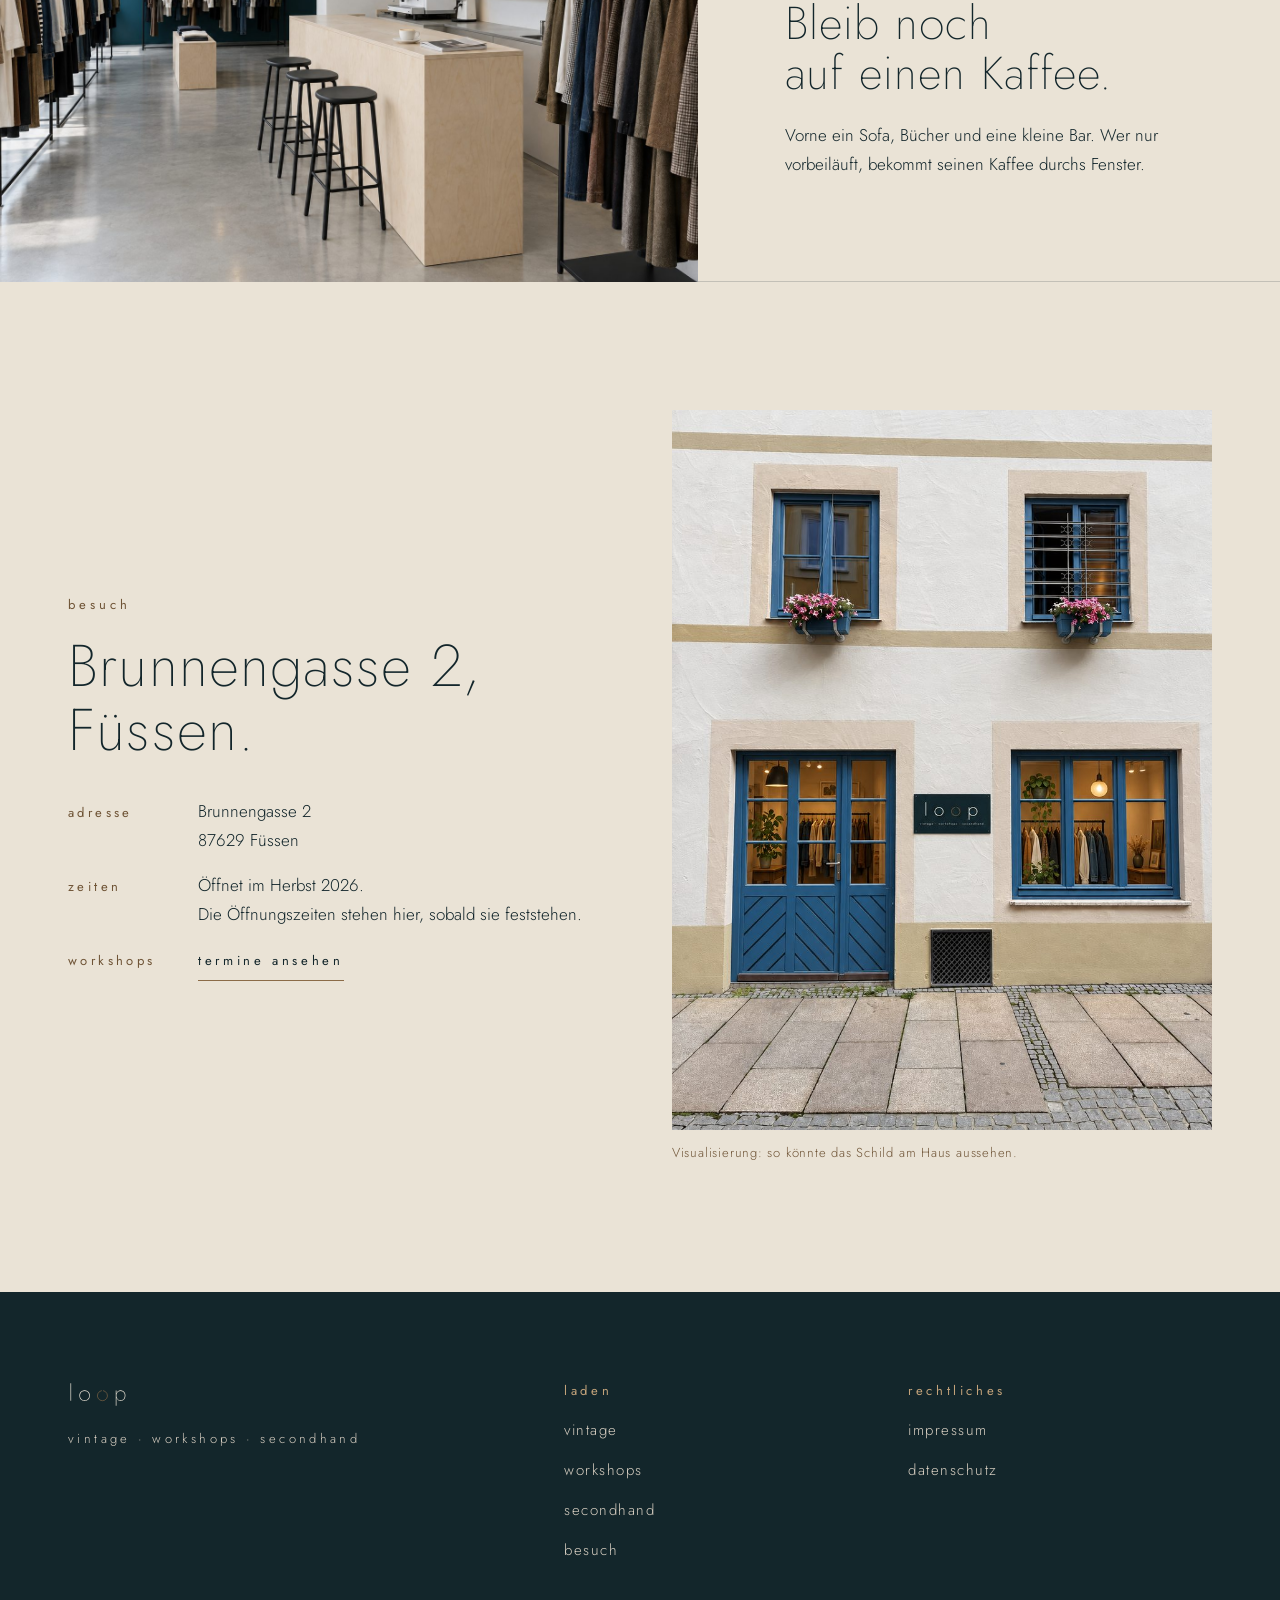
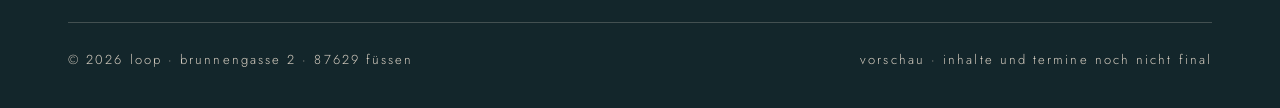
==== commit a5784de6: "Café picture: small straight counter with three stools, more rails (partner feedback) Co-Authored-By" ====
--- a/index.html
+++ b/index.html
@@ -73,7 +73,7 @@
 </div></section>
 
 <section class="band">
-  <figure><img src="img/cafe.jpg" alt="L-förmige Kaffeebar aus hellem Birkenholz mit vier schwarzen Hockern, dahinter eine Kleiderstange" loading="lazy" width="1536" height="1024"></figure>
+  <figure><img src="img/cafe.jpg" alt="Kleine Kaffeetheke aus hellem Birkenholz mit drei schwarzen Hockern, dahinter Kleiderstangen" loading="lazy" width="1536" height="1024"></figure>
   <div class="txt rv"><span class="eyebrow">kaffee</span><h2>Bleib noch<br>auf einen Kaffee.</h2><p>Vorne ein Sofa, Bücher und eine kleine Bar. Wer nur vorbeiläuft, bekommt seinen Kaffee durchs Fenster.</p></div>
 </section>
 
